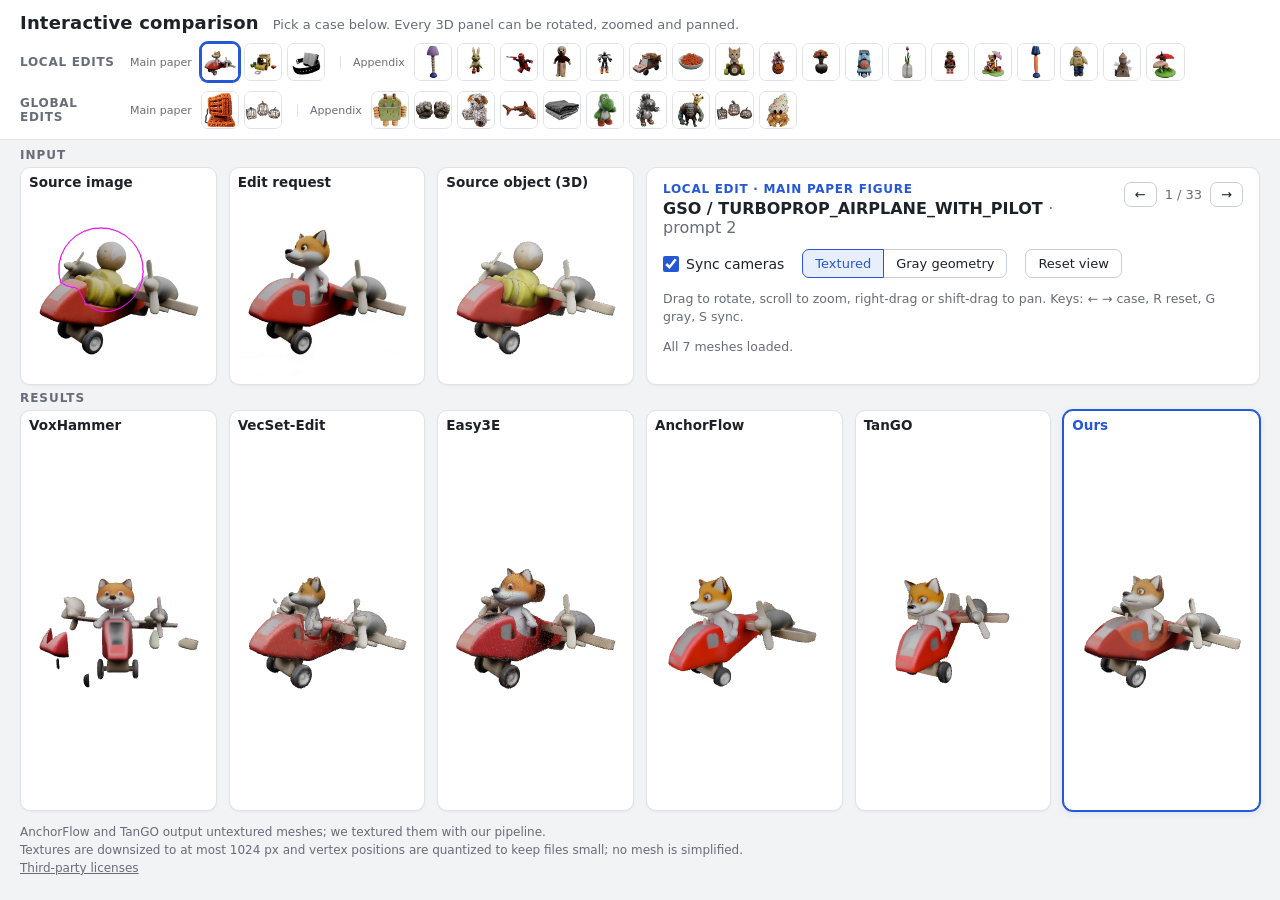
==== results_viewer/index.html @ 4d27fac7 "Project page with turntable teaser, arXiv BibTeX and comparison labels" ====
<!doctype html>
<html lang="en">
<head>
<meta charset="utf-8">
<meta name="viewport" content="width=device-width, initial-scale=1">
<title>Interactive comparison</title>
<link rel="stylesheet" href="assets/viewer.css">
<script>if (window.self !== window.top) document.documentElement.classList.add("embedded");</script>
</head>
<body>
<canvas id="gl" aria-hidden="true"></canvas>
<header class="top">
  <div class="heading">
    <h1 id="page-title">Interactive comparison</h1>
    <span class="subtitle">Pick a case below. Every 3D panel can be rotated, zoomed and panned.</span>
  </div>
  <nav class="strip" id="strip" aria-label="Cases"></nav>
</header>
<main id="main">
  <section class="block">
    <h2 class="block-label">Input</h2>
    <div class="grid">
      <figure class="panel">
        <figcaption>Source image</figcaption>
        <div class="view"><img id="img-source" alt="Source image"></div>
      </figure>
      <figure class="panel">
        <figcaption>Edit request</figcaption>
        <div class="view"><img id="img-request" alt="Edit request image"></div>
      </figure>
      <figure class="panel" id="viewer-source">
        <figcaption>Source object (3D)</figcaption>
        <div class="view"><div class="status"></div></div>
      </figure>
      <div class="card controls">
        <div class="case-head">
          <div>
            <div class="case-kind" id="case-kind"></div>
            <div class="case-name" id="case-name"></div>
          </div>
          <div class="nav-buttons">
            <button type="button" id="prev" aria-label="Previous case">&#8592;</button>
            <span id="case-count"></span>
            <button type="button" id="next" aria-label="Next case">&#8594;</button>
          </div>
        </div>
        <div class="control-row">
          <label class="check"><input type="checkbox" id="sync" checked> Sync cameras</label>
          <div class="segmented" role="group" aria-label="Shading">
            <button type="button" id="shade-textured" class="on">Textured</button>
            <button type="button" id="shade-grey">Gray geometry</button>
          </div>
          <button type="button" id="reset" class="plain">Reset view</button>
        </div>
        <p class="hint">Drag to rotate, scroll to zoom, right-drag or shift-drag to pan. Keys: &#8592; &#8594; case, R reset, G gray, S sync.</p>
        <p class="load-state" id="load-state"></p>
      </div>
    </div>
  </section>
  <section class="block">
    <h2 class="block-label">Results</h2>
    <div class="grid" id="results"></div>
  </section>
</main>
<footer id="footer"></footer>
<script src="assets/cases.js"></script>
<script src="assets/viewer.js"></script>
</body>
</html>
---- results_viewer/assets/viewer.css ----
:root {
  --bg: #f2f3f5;
  --panel: #ffffff;
  --line: #dfe2e7;
  --ink: #1d2128;
  --muted: #666d78;
  --accent: #2458d6;
  --accent-soft: #e8eefc;
  --gap: 12px;
  --pad: 20px;
  --th: clamp(36px, calc((100vw - 480px) / 21), 64px);
  --rh: 300px;
  font-family: system-ui, "Segoe UI", Roboto, "Helvetica Neue", Arial, sans-serif;
  color: var(--ink);
  background: var(--bg);
}

* { box-sizing: border-box; }

html, body { margin: 0; }

body { min-width: 1000px; }

#gl {
  position: fixed;
  inset: 0;
  width: 100vw;
  height: 100vh;
  z-index: 1;
  pointer-events: none;
}

.top {
  padding: 12px var(--pad) 8px;
  background: var(--panel);
  border-bottom: 1px solid var(--line);
}

.heading { display: flex; align-items: baseline; gap: 14px; margin-bottom: 8px; }
.heading h1 { font-size: 18px; font-weight: 650; margin: 0; letter-spacing: 0.01em; }
.subtitle { font-size: 13px; color: var(--muted); }
.embedded .heading { display: none; }

.strip { display: flex; flex-direction: column; gap: 6px; }
.strip-row { display: flex; align-items: center; gap: 10px; min-width: 0; }
.strip-label {
  flex: 0 0 96px;
  font-size: 12px;
  font-weight: 650;
  text-transform: uppercase;
  letter-spacing: 0.06em;
  color: var(--muted);
}
.thumbs { display: flex; align-items: center; gap: 5px; overflow-x: auto; min-width: 0; padding: 2px; }
.tier {
  flex: 0 0 auto;
  font-size: 11px;
  color: var(--muted);
  padding: 0 4px 0 2px;
  white-space: nowrap;
}
.tier + .thumb { margin-left: 0; }
.tier.later { margin-left: 10px; padding-left: 12px; border-left: 1px solid var(--line); }
.thumb {
  flex: 0 0 var(--th);
  width: var(--th);
  height: var(--th);
  padding: 0;
  border: 1px solid var(--line);
  border-radius: 7px;
  background: #fff;
  overflow: hidden;
  cursor: pointer;
}
.thumb img { width: 100%; height: 100%; display: block; object-fit: cover; }
.thumb:hover { border-color: #a9b4c6; }
.thumb.active { border-color: var(--accent); box-shadow: 0 0 0 2px var(--accent); }

main { padding: 8px var(--pad) 0; }

.block { margin: 0 0 6px; }
.block-label {
  margin: 0 0 5px;
  font-size: 12px;
  font-weight: 650;
  text-transform: uppercase;
  letter-spacing: 0.08em;
  color: var(--muted);
}

.grid {
  display: grid;
  grid-template-columns: repeat(6, minmax(0, 1fr));
  gap: var(--gap);
}

.panel {
  margin: 0;
  background: var(--panel);
  border: 1px solid var(--line);
  border-radius: 10px;
  padding: 0 6px 6px;
  box-shadow: 0 1px 2px rgba(16, 24, 40, 0.05);
  min-width: 0;
}
.panel figcaption {
  font-size: 13.5px;
  font-weight: 600;
  padding: 6px 2px 5px;
  white-space: nowrap;
  overflow: hidden;
  text-overflow: ellipsis;
}
.view {
  position: relative;
  width: 100%;
  aspect-ratio: 1 / 1;
  background: #fff;
  touch-action: none;
  cursor: grab;
}
.view:active { cursor: grabbing; }
.view img { width: 100%; height: 100%; display: block; object-fit: contain; }
.panel:not(.v3d) .view { cursor: default; }
#results .view { aspect-ratio: auto; height: var(--rh); }

.status {
  position: absolute;
  inset: 0;
  display: flex;
  align-items: center;
  justify-content: center;
  font-size: 13px;
  color: var(--muted);
  pointer-events: none;
  z-index: 2;
  text-align: center;
  padding: 10px;
}
.status.error { color: #b42318; font-weight: 600; }
.status:empty { display: none; }

.panel.ours { border-color: var(--accent); box-shadow: 0 0 0 1px var(--accent), 0 2px 8px rgba(36, 88, 214, 0.12); }
.panel.ours figcaption { color: var(--accent); }

.panel.missing .view { cursor: default; background: #f7f8fa; }
.panel.missing .status { color: var(--muted); font-weight: 400; font-size: 13px; line-height: 1.45; padding: 18px; }

.card {
  grid-column: span 3;
  background: var(--panel);
  border: 1px solid var(--line);
  border-radius: 10px;
  padding: 14px 16px;
  box-shadow: 0 1px 2px rgba(16, 24, 40, 0.05);
  display: flex;
  flex-direction: column;
  gap: 12px;
  min-width: 0;
}
.case-head { display: flex; justify-content: space-between; align-items: flex-start; gap: 12px; }
.case-kind { font-size: 12px; font-weight: 650; text-transform: uppercase; letter-spacing: 0.06em; color: var(--accent); }
.case-name { font-size: 16px; font-weight: 600; margin-top: 3px; word-break: break-word; }
.case-name .prompt { color: var(--muted); font-weight: 500; }
.nav-buttons { display: flex; align-items: center; gap: 8px; font-size: 13px; color: var(--muted); white-space: nowrap; }

button {
  font: inherit;
  font-size: 13px;
  color: var(--ink);
  background: #fff;
  border: 1px solid #c9ced6;
  border-radius: 7px;
  padding: 6px 12px;
  cursor: pointer;
}
button:hover { background: #f5f7fa; }
.nav-buttons button { padding: 4px 10px; }

.control-row { display: flex; flex-wrap: wrap; align-items: center; gap: 12px 18px; }
.check { display: inline-flex; align-items: center; gap: 7px; font-size: 14px; cursor: pointer; user-select: none; }
.check input { width: 16px; height: 16px; accent-color: var(--accent); margin: 0; }
.segmented { display: inline-flex; }
.segmented button { border-radius: 0; margin-left: -1px; }
.segmented button:first-child { border-radius: 7px 0 0 7px; margin-left: 0; }
.segmented button:last-child { border-radius: 0 7px 7px 0; }
.segmented button.on { background: var(--accent-soft); border-color: var(--accent); color: var(--accent); position: relative; }

.hint, .load-state { margin: 0; font-size: 12.5px; color: var(--muted); line-height: 1.45; }
.load-state.error { color: #b42318; font-weight: 600; }

footer {
  padding: 6px var(--pad) 10px;
  font-size: 12px;
  color: var(--muted);
  line-height: 1.5;
}
footer p { margin: 0; }
footer a { color: var(--muted); }
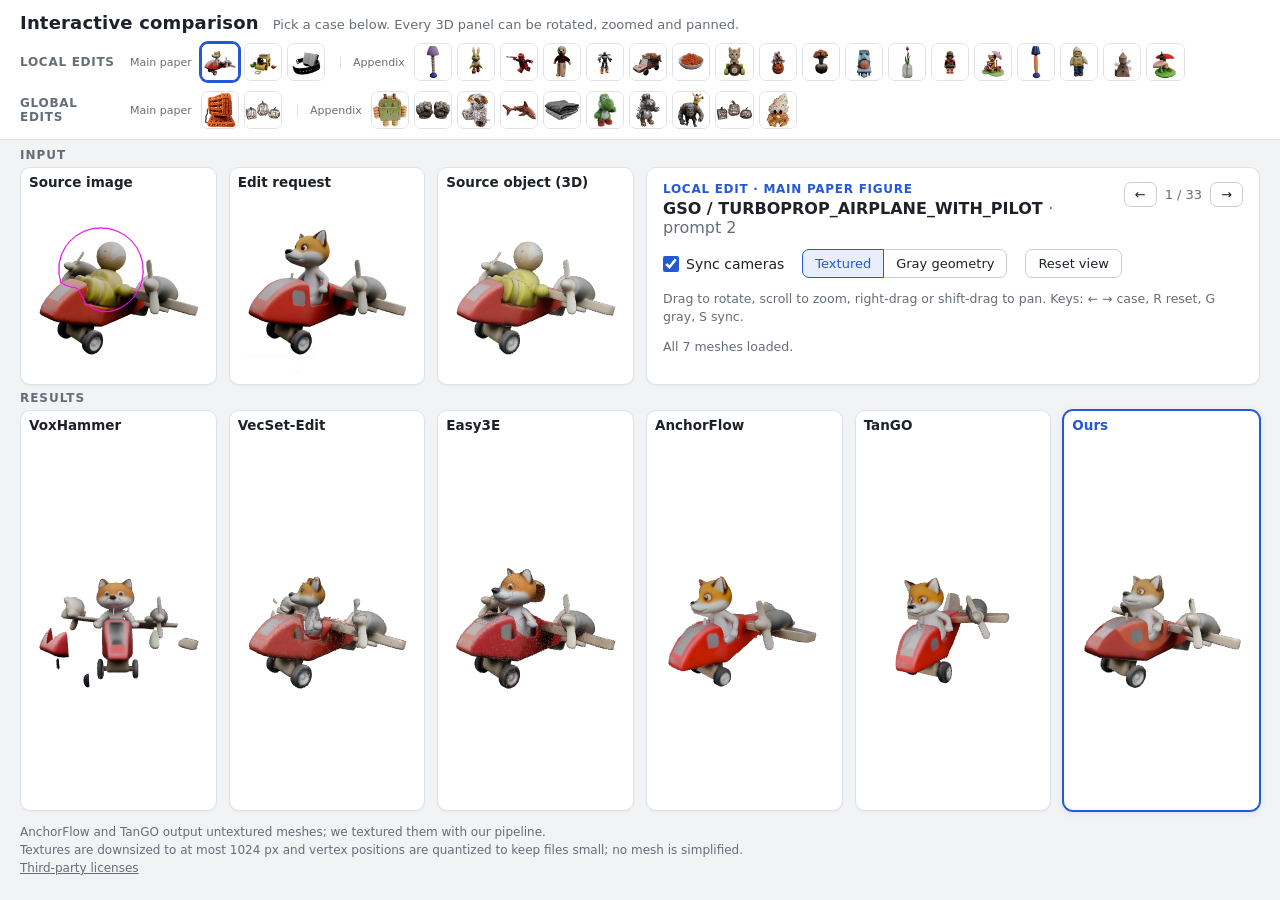
==== commit 86084ef4: "Keep search engines from indexing the page" ====
--- a/results_viewer/index.html
+++ b/results_viewer/index.html
@@ -1,6 +1,7 @@
 <!doctype html>
 <html lang="en">
 <head>
+<meta name="robots" content="noindex, nofollow">
 <meta charset="utf-8">
 <meta name="viewport" content="width=device-width, initial-scale=1">
 <title>Interactive comparison</title>
